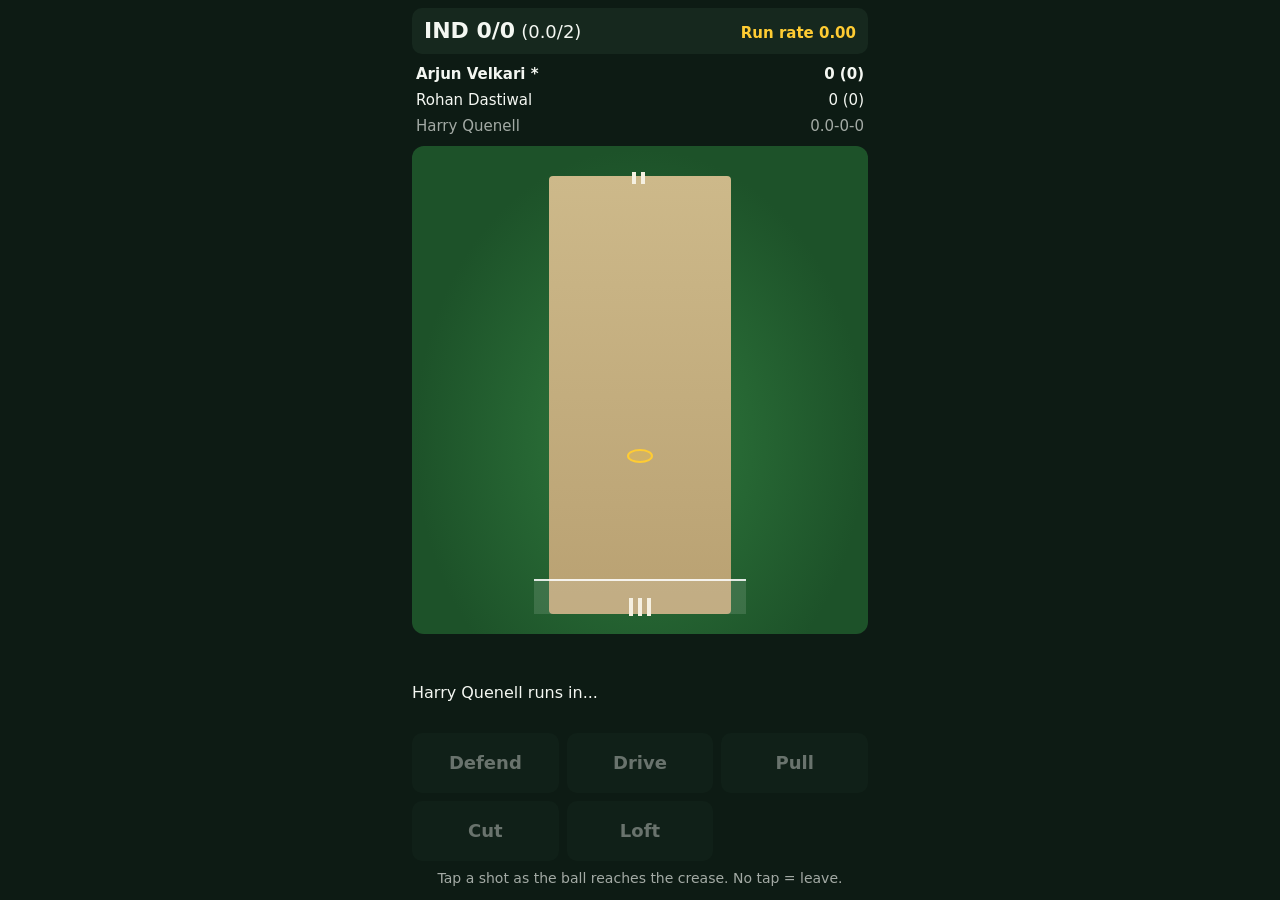
==== dev/play.html @ 2070bc0d "Add play screen: shot timing, bowling meter, bowler picker js/ui/screens/play.js mounts per SPEC sec" ====
<!doctype html>
<html lang="en">
<head>
  <meta charset="utf-8">
  <meta name="viewport" content="width=device-width, initial-scale=1, viewport-fit=cover">
  <meta http-equiv="Content-Security-Policy" content="default-src 'self'">
  <title>Play screen (dev)</title>
  <link rel="stylesheet" href="../css/play.css">
  <link rel="stylesheet" href="dev.css">
</head>
<body>
  <div id="app"></div>
  <script type="module" src="play-dev.js"></script>
</body>
</html>
---- css/play.css ----
/* Play screen. Uses Joel's tokens from styles.css with fallbacks. */
.pl {
  --pl-bg: var(--bg, #0d1b14);
  --pl-panel: var(--panel, #16281e);
  --pl-text: var(--text, #f4f7f2);
  --pl-accent: var(--accent, #ffcc33);
  --pl-muted: color-mix(in srgb, var(--pl-text) 65%, transparent);
  --pl-good: #3ccf6e;
  --pl-bad: #ff5a4f;
  box-sizing: border-box;
  display: flex;
  flex-direction: column;
  gap: 8px;
  width: 100%;
  max-width: 480px;
  height: 100dvh;
  overflow: hidden;
  margin: 0 auto;
  padding: max(8px, env(safe-area-inset-top)) 12px max(12px, env(safe-area-inset-bottom));
  background: var(--pl-bg);
  color: var(--pl-text);
  font: 16px/1.35 system-ui, -apple-system, 'Segoe UI', Roboto, sans-serif;
  user-select: none;
  -webkit-user-select: none;
  -webkit-touch-callout: none;
}
.pl *, .pl *::before, .pl *::after { box-sizing: inherit; }

.pl-mini {
  display: flex;
  flex-wrap: wrap;
  align-items: baseline;
  gap: 6px;
  padding: 8px 12px;
  border-radius: 10px;
  background: var(--pl-panel);
  font-size: 18px;
}
.pl-mini strong { font-size: 22px; }
.pl-rate { margin-left: auto; color: var(--pl-accent); font-size: 15px; font-weight: 600; }

.pl-players { display: grid; gap: 2px; font-size: 15px; }
.pl-bat, .pl-bowl { display: flex; justify-content: space-between; gap: 8px; padding: 2px 4px; }
.pl-striker { font-weight: 700; }
.pl-bowl { color: var(--pl-muted); }
.pl-name { overflow: hidden; text-overflow: ellipsis; white-space: nowrap; }

/* Delivery view: a vertical pitch, bowler's end at the top. */
.pl-pitch-wrap {
  position: relative;
  flex: 1 1 0;
  min-height: 120px;
  border-radius: 12px;
  overflow: hidden;
  background: radial-gradient(ellipse at 50% 60%, #2f7a3d, #1d5229 70%);
}
.pl-pitch {
  position: absolute;
  inset: 6% 30% 4%;
  background: linear-gradient(#cdb98a, #b9a172);
  border-radius: 4px;
}
.pl-zone {
  position: absolute;
  left: -8%;
  right: -8%;
  top: 92%;
  height: 8%;
  border-top: 2px solid rgba(255, 255, 255, 0.85);
  background: rgba(255, 255, 255, 0.12);
}
.pl-stumps {
  position: absolute;
  left: 50%;
  width: 22px;
  height: 18px;
  transform: translateX(-50%);
  background: repeating-linear-gradient(90deg, #f5f0e1 0 4px, transparent 4px 9px);
}
.pl-stumps-top { top: -4px; height: 12px; width: 16px; }
.pl-stumps-bottom { bottom: -2px; }
.pl-marker {
  position: absolute;
  width: 26px;
  height: 14px;
  transform: translate(-50%, -50%);
  border: 2px solid var(--pl-accent);
  border-radius: 50%;
  background: color-mix(in srgb, var(--pl-accent) 25%, transparent);
}
.pl-ball {
  position: absolute;
  left: 0;
  top: 0;
  width: 16px;
  height: 16px;
  border-radius: 50%;
  background: radial-gradient(circle at 35% 35%, #ff8a80, #c1121f 60%, #7a0c14);
  box-shadow: 0 3px 4px rgba(0, 0, 0, 0.35);
  will-change: transform;
}
.pl-speed {
  position: absolute;
  top: 8px;
  right: 10px;
  font-size: 14px;
  font-weight: 600;
  color: rgba(255, 255, 255, 0.9);
}
.pl-flash {
  position: absolute;
  inset: 0;
  display: flex;
  flex-direction: column;
  align-items: center;
  justify-content: center;
  pointer-events: none;
  text-align: center;
  font-weight: 800;
  font-size: 30px;
  text-shadow: 0 2px 6px rgba(0, 0, 0, 0.6);
  opacity: 0;
}
.pl-flash span, .pl-flash small {
  padding: 2px 14px;
  border-radius: 10px;
  background: rgba(0, 0, 0, 0.55);
}
.pl-flash small { margin-top: 6px; font-size: 15px; font-weight: 600; }
.pl-flash-on { animation: pl-pop 0.25s ease-out forwards; }
.pl-flash-big { font-size: 46px; color: var(--pl-accent); }
.pl-flash-out { font-size: 46px; color: var(--pl-bad); }
@keyframes pl-pop {
  from { opacity: 0; transform: scale(0.7); }
  to { opacity: 1; transform: scale(1); }
}

.pl-over { display: flex; gap: 6px; min-height: 32px; flex-wrap: wrap; }
.pl-chip {
  min-width: 32px;
  height: 32px;
  padding: 0 6px;
  display: inline-flex;
  align-items: center;
  justify-content: center;
  border-radius: 16px;
  background: var(--pl-panel);
  font-size: 14px;
  font-weight: 700;
}
.pl-chip-b { background: var(--pl-accent); color: #111; }
.pl-chip-w { background: var(--pl-bad); color: #fff; }
.pl-comm { margin: 0; min-height: 2.7em; font-size: 16px; }

/* Controls */
.pl-controls { display: grid; gap: 8px; }
.pl-btn {
  min-height: 48px;
  min-width: 44px;
  padding: 8px 10px;
  border: 0;
  border-radius: 10px;
  background: var(--pl-panel);
  color: var(--pl-text);
  font: inherit;
  font-weight: 700;
  touch-action: manipulation;
  cursor: pointer;
  -webkit-tap-highlight-color: transparent;
}
.pl-btn:focus-visible { outline: 3px solid var(--pl-accent); outline-offset: 2px; }
.pl-btn:disabled { opacity: 0.4; cursor: default; }
.pl-btn.pl-picked { background: var(--pl-accent); color: #111; opacity: 1; }

.pl-shots { grid-template-columns: repeat(3, 1fr); }
.pl-shot { min-height: 60px; font-size: 18px; }
.pl-hint { grid-column: 1 / -1; margin: 0; color: var(--pl-muted); font-size: 14px; text-align: center; }

.pl-label { display: block; margin: 0 0 4px; color: var(--pl-muted); font-size: 14px; }
.pl-seg-row { display: grid; grid-auto-flow: column; grid-auto-columns: 1fr; gap: 6px; }
.pl-seg-btn { min-height: 44px; font-size: 15px; padding: 6px 4px; }
.pl-bowling { gap: 6px; }

.pl-meter {
  position: relative;
  height: 22px;
  border-radius: 11px;
  background: linear-gradient(90deg, var(--pl-bad), #f2b134 30%, var(--pl-good) 50%, #f2b134 70%, var(--pl-bad));
}
.pl-meter-green {
  position: absolute;
  left: 42%;
  width: 16%;
  top: -3px;
  bottom: -3px;
  border: 2px solid #fff;
  border-radius: 6px;
}
.pl-needle {
  position: absolute;
  left: 0;
  top: -6px;
  bottom: -6px;
  width: 4px;
  margin-left: -2px;
  background: #fff;
  border-radius: 2px;
  box-shadow: 0 0 4px rgba(0, 0, 0, 0.6);
}
.pl-go { min-height: 52px; font-size: 20px; background: var(--pl-accent); color: #111; }

.pl-bowlers { display: grid; gap: 6px; max-height: 34dvh; overflow-y: auto; }
.pl-bowler { display: flex; justify-content: space-between; align-items: center; gap: 8px; text-align: left; }
.pl-sub { color: var(--pl-muted); font-size: 13px; font-weight: 500; white-space: nowrap; }

@media (max-height: 600px) {
  .pl-players { display: none; }
}
---- dev/dev.css ----
body { margin: 0; background: #0d1b14; color: #f4f7f2; font-family: system-ui, sans-serif; }
.dev-card { max-width: 440px; margin: 40px auto; padding: 16px; display: grid; gap: 10px; }
.dev-card button { min-height: 48px; font: inherit; font-weight: 700; border-radius: 10px; border: 0; }
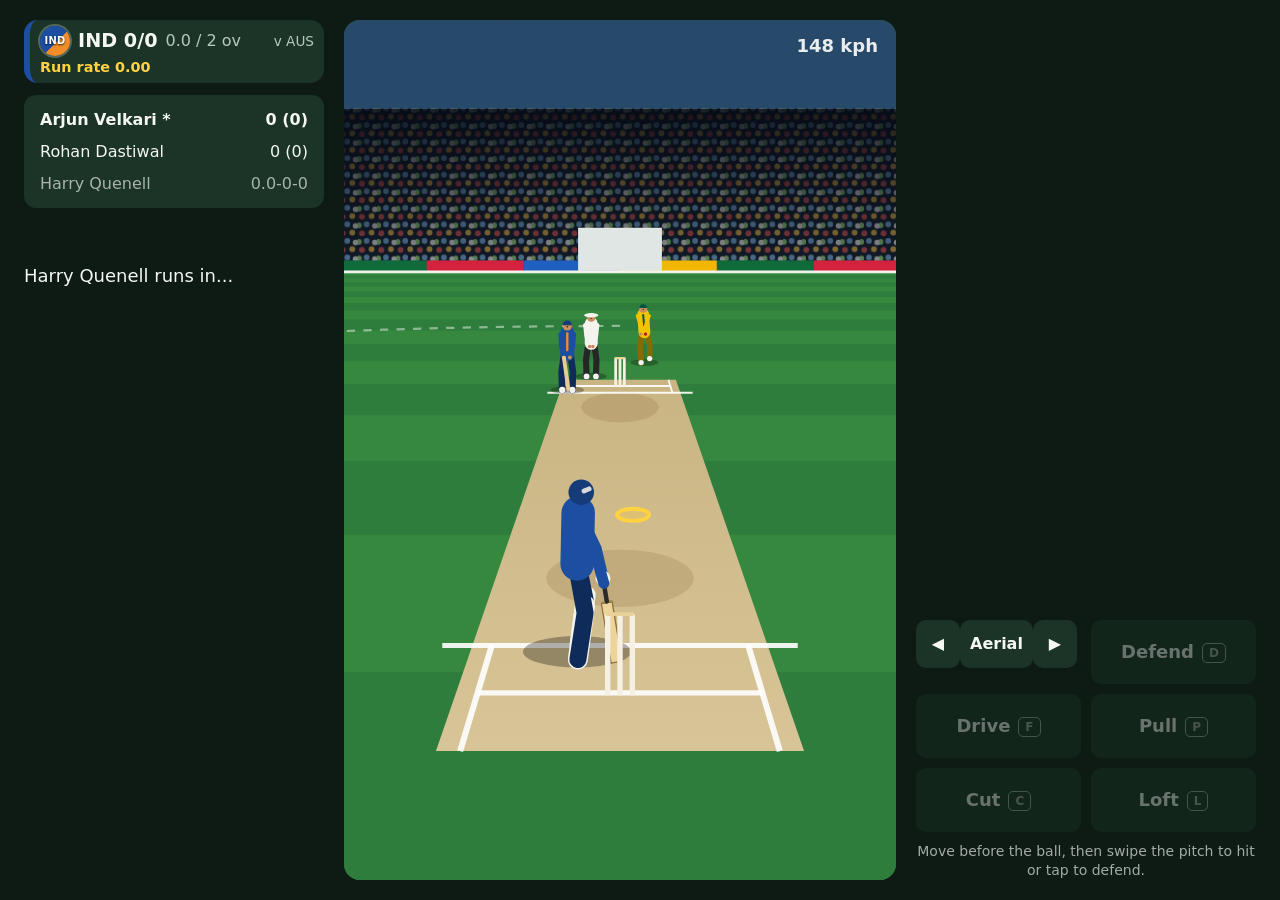
==== commit a865a6bf: "Phone layout, Aerial toggle label, drive commentary by direction - Phones: shot buttons in one row o" ====
--- a/dev/play.html
+++ b/dev/play.html
@@ -5,6 +5,7 @@
   <meta name="viewport" content="width=device-width, initial-scale=1, viewport-fit=cover">
   <meta http-equiv="Content-Security-Policy" content="default-src 'self'">
   <title>Play screen (dev)</title>
+  <link rel="stylesheet" href="../css/styles.css">
   <link rel="stylesheet" href="../css/play.css">
   <link rel="stylesheet" href="dev.css">
 </head>
--- a/css/styles.css
+++ b/css/styles.css
@@ -0,0 +1,308 @@
+/* Stumps Ahead: global styles. Portrait first, 360px and up. The play
+   screen's own styles live in css/play.css. */
+
+:root {
+  --bg: #0d1b14;
+  --bg-2: #13281d;
+  --panel: #1b3427;
+  --panel-2: #23402f;
+  --line: #2f5240;
+  --text: #f4f7f2;
+  --muted: #b7c8bc;
+  --accent: #ffd23f;
+  --accent-text: #1a1400;
+  --good: #4ade80;
+  --bad: #f87171;
+  --team-primary: #1f5fbf;
+  --team-secondary: #ffffff;
+  --radius: 14px;
+  --tap: 48px;
+  --pad: 16px;
+  --font: system-ui, -apple-system, 'Segoe UI', Roboto, 'Helvetica Neue', Arial, sans-serif;
+}
+
+*, *::before, *::after { box-sizing: border-box; }
+
+html, body {
+  margin: 0;
+  height: 100%;
+  background: var(--bg);
+  color: var(--text);
+  font: 16px/1.45 var(--font);
+  -webkit-text-size-adjust: 100%;
+  -webkit-tap-highlight-color: transparent;
+  overscroll-behavior: none;
+}
+
+body {
+  background: radial-gradient(120% 70% at 50% 0%, #1d4a31 0%, var(--bg) 70%) fixed;
+}
+
+/* Centered phone-width column; in landscape or on desktop the layout stays
+   phone sized instead of stretching. */
+.app {
+  max-width: 480px;
+  margin: 0 auto;
+  min-height: 100vh;
+  min-height: 100dvh;
+  display: flex;
+  flex-direction: column;
+}
+
+.noscript { padding: var(--pad); text-align: center; }
+
+/* ---------- Screens ---------- */
+
+.screen {
+  flex: 1;
+  display: flex;
+  flex-direction: column;
+  min-height: 100vh;
+  min-height: 100dvh;
+  padding: calc(env(safe-area-inset-top) + 12px) calc(env(safe-area-inset-right) + var(--pad)) 0 calc(env(safe-area-inset-left) + var(--pad));
+}
+
+.screen__body { flex: 1; padding-bottom: 16px; }
+.screen__body--center { display: flex; flex-direction: column; align-items: center; text-align: center; justify-content: center; }
+.screen--center { justify-content: center; align-items: center; text-align: center; gap: 12px; }
+
+.screen__title { font-size: 1.15rem; margin: 18px 0 10px; letter-spacing: .02em; }
+
+.title { font-size: 2.2rem; line-height: 1.1; margin: 0; font-weight: 800; letter-spacing: -.01em; }
+.subtitle, .lead { color: var(--muted); font-size: 1.05rem; margin: 8px 0; }
+.lead { color: var(--text); }
+.footnote { color: var(--muted); font-size: .8rem; text-align: center; margin: 24px 0 16px; }
+
+/* Sticky bottom action bar keeps the main buttons in thumb reach. */
+.actionbar {
+  position: sticky;
+  bottom: 0;
+  display: flex;
+  gap: 10px;
+  padding: 12px 0 calc(env(safe-area-inset-bottom) + 12px);
+  background: linear-gradient(to top, var(--bg) 70%, transparent);
+  z-index: 5;
+}
+.actionbar .btn { flex: 1; }
+
+/* ---------- Buttons ---------- */
+
+button { font: inherit; color: inherit; }
+
+.btn {
+  min-height: var(--tap);
+  min-width: 44px;
+  padding: 10px 18px;
+  border-radius: var(--radius);
+  border: 2px solid transparent;
+  font-weight: 700;
+  font-size: 1rem;
+  cursor: pointer;
+  touch-action: manipulation;
+  user-select: none;
+  -webkit-user-select: none;
+  -webkit-touch-callout: none;
+  transition: transform .08s ease, background .15s ease;
+}
+.btn:active:not(:disabled) { transform: scale(.97); }
+.btn:disabled { opacity: .45; cursor: not-allowed; }
+.btn:focus-visible, .nation:focus-visible, .seg:focus-visible, summary:focus-visible {
+  outline: 3px solid var(--accent);
+  outline-offset: 2px;
+}
+
+.btn--primary { background: var(--accent); color: var(--accent-text); }
+.btn--ghost { background: transparent; border-color: var(--line); color: var(--text); }
+.btn--xl { min-height: 60px; font-size: 1.2rem; width: 100%; }
+.btn--wide { width: 100%; }
+
+/* ---------- Menu ---------- */
+
+.screen--menu { justify-content: center; text-align: center; gap: 20px; }
+.menu__hero { padding-top: 24px; }
+.menu__stumps { display: flex; justify-content: center; gap: 8px; height: 70px; margin-bottom: 16px; }
+.menu__stumps i { width: 9px; border-radius: 4px; background: linear-gradient(#fff6d6, #e0c27a); display: block; }
+.menu__actions { display: flex; flex-direction: column; gap: 12px; }
+
+.panel {
+  background: var(--panel);
+  border: 1px solid var(--line);
+  border-radius: var(--radius);
+  padding: 4px 16px;
+  text-align: left;
+}
+.howto summary { min-height: var(--tap); display: flex; align-items: center; font-weight: 700; cursor: pointer; touch-action: manipulation; }
+.howto ol { margin: 0 0 12px; padding-left: 20px; }
+.howto li { margin: 6px 0; }
+
+/* ---------- Badges & nations ---------- */
+
+.badge {
+  display: inline-flex;
+  align-items: center;
+  justify-content: center;
+  flex: none;
+  width: 44px;
+  height: 44px;
+  border-radius: 50%;
+  background: linear-gradient(135deg, var(--team-primary) 0 55%, var(--team-secondary) 55% 100%);
+  color: #fff;
+  font-weight: 800;
+  font-size: .8rem;
+  letter-spacing: .03em;
+  text-shadow: 0 1px 2px rgba(0, 0, 0, .8);
+  box-shadow: 0 0 0 2px rgba(255, 255, 255, .25);
+}
+.badge--sm { width: 30px; height: 30px; font-size: .62rem; }
+.badge--lg { width: 72px; height: 72px; font-size: 1.1rem; }
+
+.nation-grid { display: grid; grid-template-columns: repeat(2, minmax(0, 1fr)); gap: 8px; }
+@media (min-width: 400px) { .nation-grid { grid-template-columns: repeat(3, minmax(0, 1fr)); } }
+
+.nation {
+  display: flex;
+  align-items: center;
+  gap: 10px;
+  min-height: 56px;
+  padding: 6px 10px;
+  border-radius: var(--radius);
+  border: 2px solid var(--line);
+  background: var(--panel);
+  text-align: left;
+  cursor: pointer;
+  touch-action: manipulation;
+  user-select: none;
+  -webkit-user-select: none;
+}
+.nation__name { font-weight: 600; font-size: .95rem; overflow-wrap: anywhere; }
+.nation--selected { border-color: var(--accent); background: var(--panel-2); box-shadow: 0 0 0 1px var(--accent) inset; }
+.nation:disabled { opacity: .35; cursor: not-allowed; }
+
+/* ---------- Squads ---------- */
+
+.squads { display: grid; gap: 12px; margin: 18px 0 12px; }
+.squad { background: var(--panel); border-radius: var(--radius); border-top: 4px solid var(--team-primary); padding: 10px 12px; }
+.squad__title { display: flex; align-items: center; gap: 8px; margin: 0 0 6px; font-size: 1rem; }
+.squad__list { margin: 0; padding-left: 26px; }
+.squad__list li { display: flex; justify-content: space-between; gap: 8px; padding: 5px 0; border-bottom: 1px solid var(--line); }
+.squad__list li:last-child { border-bottom: 0; }
+.squad__list li::marker { color: var(--muted); }
+.squad__name { overflow-wrap: anywhere; }
+.role { color: var(--muted); font-size: .85rem; white-space: nowrap; text-transform: capitalize; }
+.role--wk { color: var(--accent); }
+
+/* ---------- Setup ---------- */
+
+.versus { display: flex; align-items: center; justify-content: center; gap: 16px; margin: 12px 0 4px; }
+.versus__v { font-weight: 800; color: var(--muted); }
+.versus__names { text-align: center; color: var(--muted); margin: 0 0 12px; }
+
+.segmented { border: 0; padding: 0; margin: 16px 0; }
+.segmented legend { font-weight: 700; margin-bottom: 8px; padding: 0; }
+.segmented__opts { display: flex; gap: 8px; }
+.seg {
+  flex: 1;
+  min-height: var(--tap);
+  border-radius: var(--radius);
+  border: 2px solid var(--line);
+  background: var(--panel);
+  font-weight: 700;
+  cursor: pointer;
+  touch-action: manipulation;
+  user-select: none;
+  -webkit-user-select: none;
+}
+.seg--on { border-color: var(--accent); background: var(--accent); color: var(--accent-text); }
+
+/* ---------- Toss ---------- */
+
+.coin {
+  width: 110px;
+  height: 110px;
+  margin: 28px auto 12px;
+  border-radius: 50%;
+  display: flex;
+  align-items: center;
+  justify-content: center;
+  font-size: 2.6rem;
+  font-weight: 800;
+  color: #4a3500;
+  background: radial-gradient(circle at 35% 30%, #fff1b0, #e3b43a 60%, #a97c12);
+  box-shadow: 0 6px 18px rgba(0, 0, 0, .45), inset 0 0 0 6px rgba(255, 255, 255, .25);
+}
+.coin--flipping { animation: coin-flip .3s linear infinite; }
+@keyframes coin-flip {
+  0% { transform: scaleX(1); }
+  50% { transform: scaleX(.05); }
+  100% { transform: scaleX(1); }
+}
+@media (prefers-reduced-motion: reduce) {
+  .coin--flipping { animation-duration: 1.2s; }
+}
+
+/* ---------- Scoreboard (shared with play screen) ---------- */
+
+.scoreboard {
+  background: var(--panel);
+  border-left: 6px solid var(--team-primary);
+  border-radius: var(--radius);
+  padding: 10px 12px;
+}
+.sb__main { display: flex; align-items: center; gap: 8px; flex-wrap: wrap; }
+.sb__score { font-size: 1.5rem; font-weight: 800; font-variant-numeric: tabular-nums; }
+.sb__overs { color: var(--muted); font-variant-numeric: tabular-nums; }
+.sb__vs { margin-left: auto; color: var(--muted); font-size: .85rem; }
+.sb__status { color: var(--accent); font-weight: 600; margin-top: 4px; font-variant-numeric: tabular-nums; }
+.sb__players { margin-top: 8px; border-top: 1px solid var(--line); padding-top: 6px; }
+.sb__row { display: flex; justify-content: space-between; gap: 8px; padding: 2px 0; }
+.sb__row--strike { font-weight: 700; }
+.sb__row--bowler { color: var(--muted); }
+.sb__name { overflow: hidden; text-overflow: ellipsis; white-space: nowrap; min-width: 0; }
+.sb__fig { font-variant-numeric: tabular-nums; white-space: nowrap; }
+.scoreboard--compact { padding: 6px 10px; }
+.scoreboard--compact .sb__score { font-size: 1.2rem; }
+.scoreboard--compact .sb__status { font-size: .9rem; margin-top: 2px; }
+
+/* ---------- Scorecards ---------- */
+
+.scorecard { background: var(--panel); border-radius: var(--radius); border-top: 4px solid var(--team-primary); padding: 10px 12px; margin: 14px 0; }
+.sc__header { display: flex; align-items: center; gap: 8px; }
+.sc__header h3 { margin: 0; font-size: 1rem; flex: 1; min-width: 0; }
+.sc__total { font-weight: 800; font-variant-numeric: tabular-nums; white-space: nowrap; }
+.sc__scroll { overflow-x: auto; -webkit-overflow-scrolling: touch; margin-top: 8px; }
+.sc__table { width: 100%; border-collapse: collapse; font-size: .9rem; font-variant-numeric: tabular-nums; }
+.sc__table th, .sc__table td { padding: 6px 4px; border-bottom: 1px solid var(--line); text-align: right; }
+.sc__table th[scope='row'], .sc__table thead th:first-child { text-align: left; }
+.sc__table thead th { color: var(--muted); font-weight: 600; font-size: .8rem; }
+.sc__name { display: block; font-weight: 600; }
+.sc__how { display: block; color: var(--muted); font-size: .78rem; font-weight: 400; }
+.sc__meta { color: var(--muted); font-size: .85rem; margin: 8px 0 0; }
+
+/* ---------- Innings break / result ---------- */
+
+.summary { display: flex; flex-direction: column; align-items: center; text-align: center; gap: 4px; margin-top: 8px; }
+.summary__score { font-size: 1.8rem; font-weight: 800; margin: 6px 0 0; }
+.summary__overs { color: var(--muted); margin: 0; }
+.target { text-align: center; font-weight: 700; font-size: 1.15rem; }
+.screen--break .screen__body > p { text-align: center; }
+
+.result__banner {
+  text-align: center;
+  padding: 22px 12px;
+  margin-top: 8px;
+  border-radius: var(--radius);
+  background: linear-gradient(160deg, var(--team-primary), var(--panel) 75%);
+}
+.result__banner .badge { margin-bottom: 10px; }
+.result--loss .result__banner .title { color: var(--text); }
+.result--win .result__banner .title { color: var(--accent); }
+.result__lines { list-style: none; padding: 0; margin: 16px 0 0; display: grid; gap: 8px; }
+.result__lines li { display: flex; align-items: center; gap: 10px; font-weight: 600; background: var(--panel); border-radius: var(--radius); padding: 8px 12px; }
+
+/* Laptop and desktop: use more of the width instead of a phone column. */
+@media (min-width: 900px) {
+  .app { max-width: 980px; }
+  .nation-grid { grid-template-columns: repeat(7, minmax(0, 1fr)); }
+  .nation { flex-direction: column; text-align: center; }
+  .squads { grid-template-columns: 1fr 1fr; }
+}
--- a/css/play.css
+++ b/css/play.css
@@ -25,6 +25,7 @@
   -webkit-touch-callout: none;
 }
 .pl *, .pl *::before, .pl *::after { box-sizing: inherit; }
+.pl [hidden] { display: none !important; }
 
 .pl-mini {
   display: flex;
@@ -45,60 +46,18 @@
 .pl-bowl { color: var(--pl-muted); }
 .pl-name { overflow: hidden; text-overflow: ellipsis; white-space: nowrap; }
 
-/* Delivery view: a vertical pitch, bowler's end at the top. */
+/* Match scene (js/ui/scene): an SVG that fills the stage. */
 .pl-pitch-wrap {
   position: relative;
   flex: 1 1 0;
-  min-height: 120px;
+  min-height: 160px;
   border-radius: 12px;
   overflow: hidden;
-  background: radial-gradient(ellipse at 50% 60%, #2f7a3d, #1d5229 70%);
-}
-.pl-pitch {
-  position: absolute;
-  inset: 6% 30% 4%;
-  background: linear-gradient(#cdb98a, #b9a172);
-  border-radius: 4px;
-}
-.pl-zone {
-  position: absolute;
-  left: -8%;
-  right: -8%;
-  top: 92%;
-  height: 8%;
-  border-top: 2px solid rgba(255, 255, 255, 0.85);
-  background: rgba(255, 255, 255, 0.12);
-}
-.pl-stumps {
-  position: absolute;
-  left: 50%;
-  width: 22px;
-  height: 18px;
-  transform: translateX(-50%);
-  background: repeating-linear-gradient(90deg, #f5f0e1 0 4px, transparent 4px 9px);
-}
-.pl-stumps-top { top: -4px; height: 12px; width: 16px; }
-.pl-stumps-bottom { bottom: -2px; }
-.pl-marker {
-  position: absolute;
-  width: 26px;
-  height: 14px;
-  transform: translate(-50%, -50%);
-  border: 2px solid var(--pl-accent);
-  border-radius: 50%;
-  background: color-mix(in srgb, var(--pl-accent) 25%, transparent);
-}
-.pl-ball {
-  position: absolute;
-  left: 0;
-  top: 0;
-  width: 16px;
-  height: 16px;
-  border-radius: 50%;
-  background: radial-gradient(circle at 35% 35%, #ff8a80, #c1121f 60%, #7a0c14);
-  box-shadow: 0 3px 4px rgba(0, 0, 0, 0.35);
-  will-change: transform;
-}
+  background: #2f7d3c;
+}
+.sc { position: absolute; inset: 0; width: 100%; height: 100%; display: block; }
+.sc-cam { transition: opacity 0.22s ease; }
+.sc-off { opacity: 0; }
 .pl-speed {
   position: absolute;
   top: 8px;
@@ -213,6 +172,69 @@
 .pl-bowler { display: flex; justify-content: space-between; align-items: center; gap: 8px; text-align: left; }
 .pl-sub { color: var(--pl-muted); font-size: 13px; font-weight: 500; white-space: nowrap; }
 
-@media (max-height: 600px) {
+@media (max-height: 600px) and (max-width: 899px) {
   .pl-players { display: none; }
 }
+
+/* Keyboard letters on the shot buttons, only where there is a keyboard. */
+.pl-key { display: none; }
+@media (hover: hover) and (pointer: fine) {
+  .pl-key {
+    display: inline-block;
+    margin-left: 8px;
+    padding: 0 6px;
+    border: 1px solid currentColor;
+    border-radius: 5px;
+    font: 600 12px/18px system-ui, sans-serif;
+    opacity: 0.6;
+    vertical-align: middle;
+  }
+}
+
+/* Laptop and desktop: the scene takes the middle, score on the left,
+   controls on the right. */
+@media (min-width: 900px) {
+  .app[data-screen='play'] { max-width: none; }
+  .pl {
+    display: grid;
+    max-width: 1600px;
+    grid-template-columns: minmax(250px, 300px) minmax(0, 1fr) minmax(280px, 340px);
+    grid-template-rows: auto auto auto 1fr;
+    grid-template-areas:
+      'score stage controls'
+      'players stage controls'
+      'over stage controls'
+      'comm stage controls';
+    column-gap: 20px;
+    row-gap: 12px;
+    padding: 20px 24px;
+  }
+  .pl-score { grid-area: score; }
+  .pl-players {
+    grid-area: players;
+    gap: 6px;
+    padding: 12px;
+    border-radius: 12px;
+    background: var(--pl-panel);
+    font-size: 16px;
+  }
+  .pl-over { grid-area: over; }
+  .pl-comm { grid-area: comm; font-size: 18px; }
+  .pl-pitch-wrap { grid-area: stage; min-height: 0; border-radius: 16px; }
+  .pl-controls { grid-area: controls; align-self: end; gap: 10px; }
+  .pl-shots { grid-template-columns: 1fr 1fr; }
+  .pl-shot { min-height: 64px; }
+  .pl-bowlers { max-height: 70dvh; }
+  .pl-flash { font-size: 40px; }
+  .pl-flash-big, .pl-flash-out { font-size: 72px; }
+  .pl-flash small { font-size: 18px; }
+  .pl-speed { top: 14px; right: 18px; font-size: 18px; }
+}
+
+/* Phones: one row of five shot buttons so the scene (and its swipe zone)
+   keeps most of the height once the move/Aerial row is shown. */
+@media (max-width: 899px) {
+  .pl-shots { grid-template-columns: repeat(5, minmax(0, 1fr)); gap: 6px; }
+  .pl-shot { min-height: 48px; padding: 6px 2px; font-size: 15px; }
+  .pl-shots .pl-hint { font-size: 13px; }
+}
